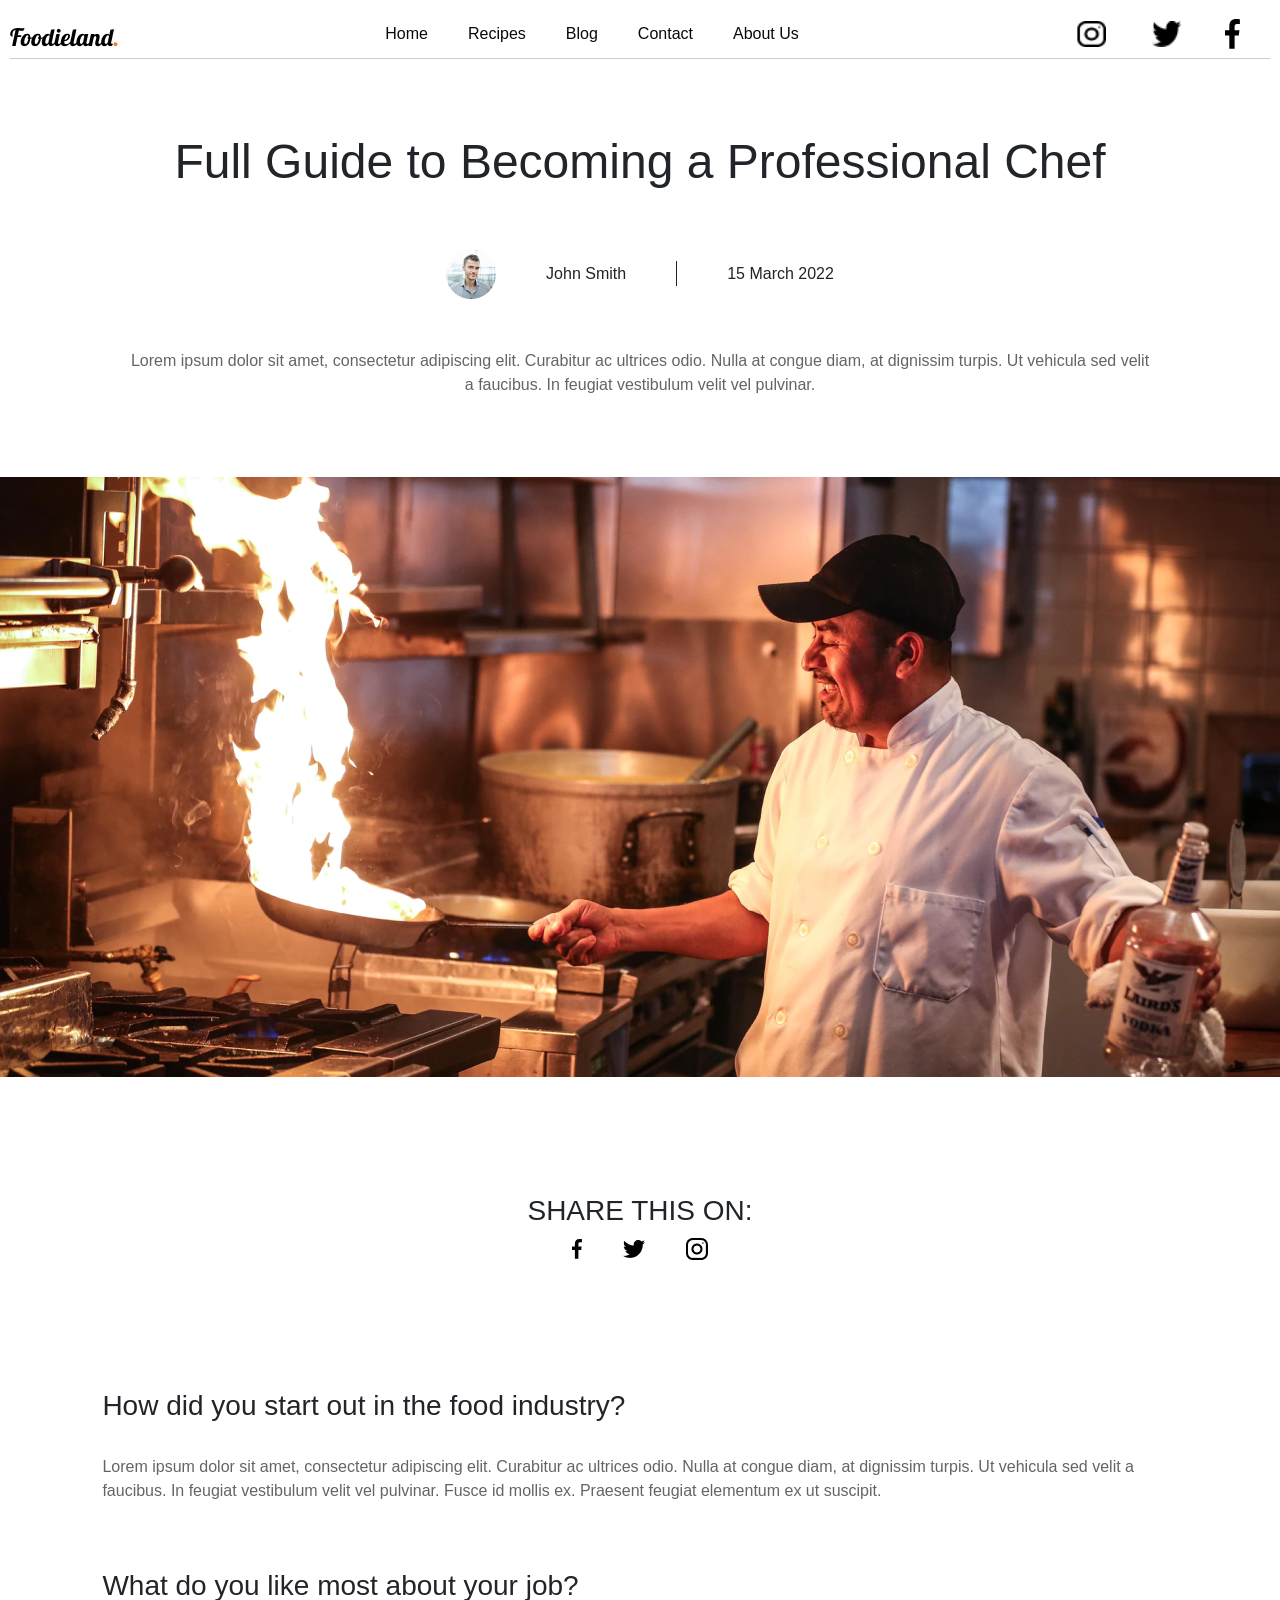
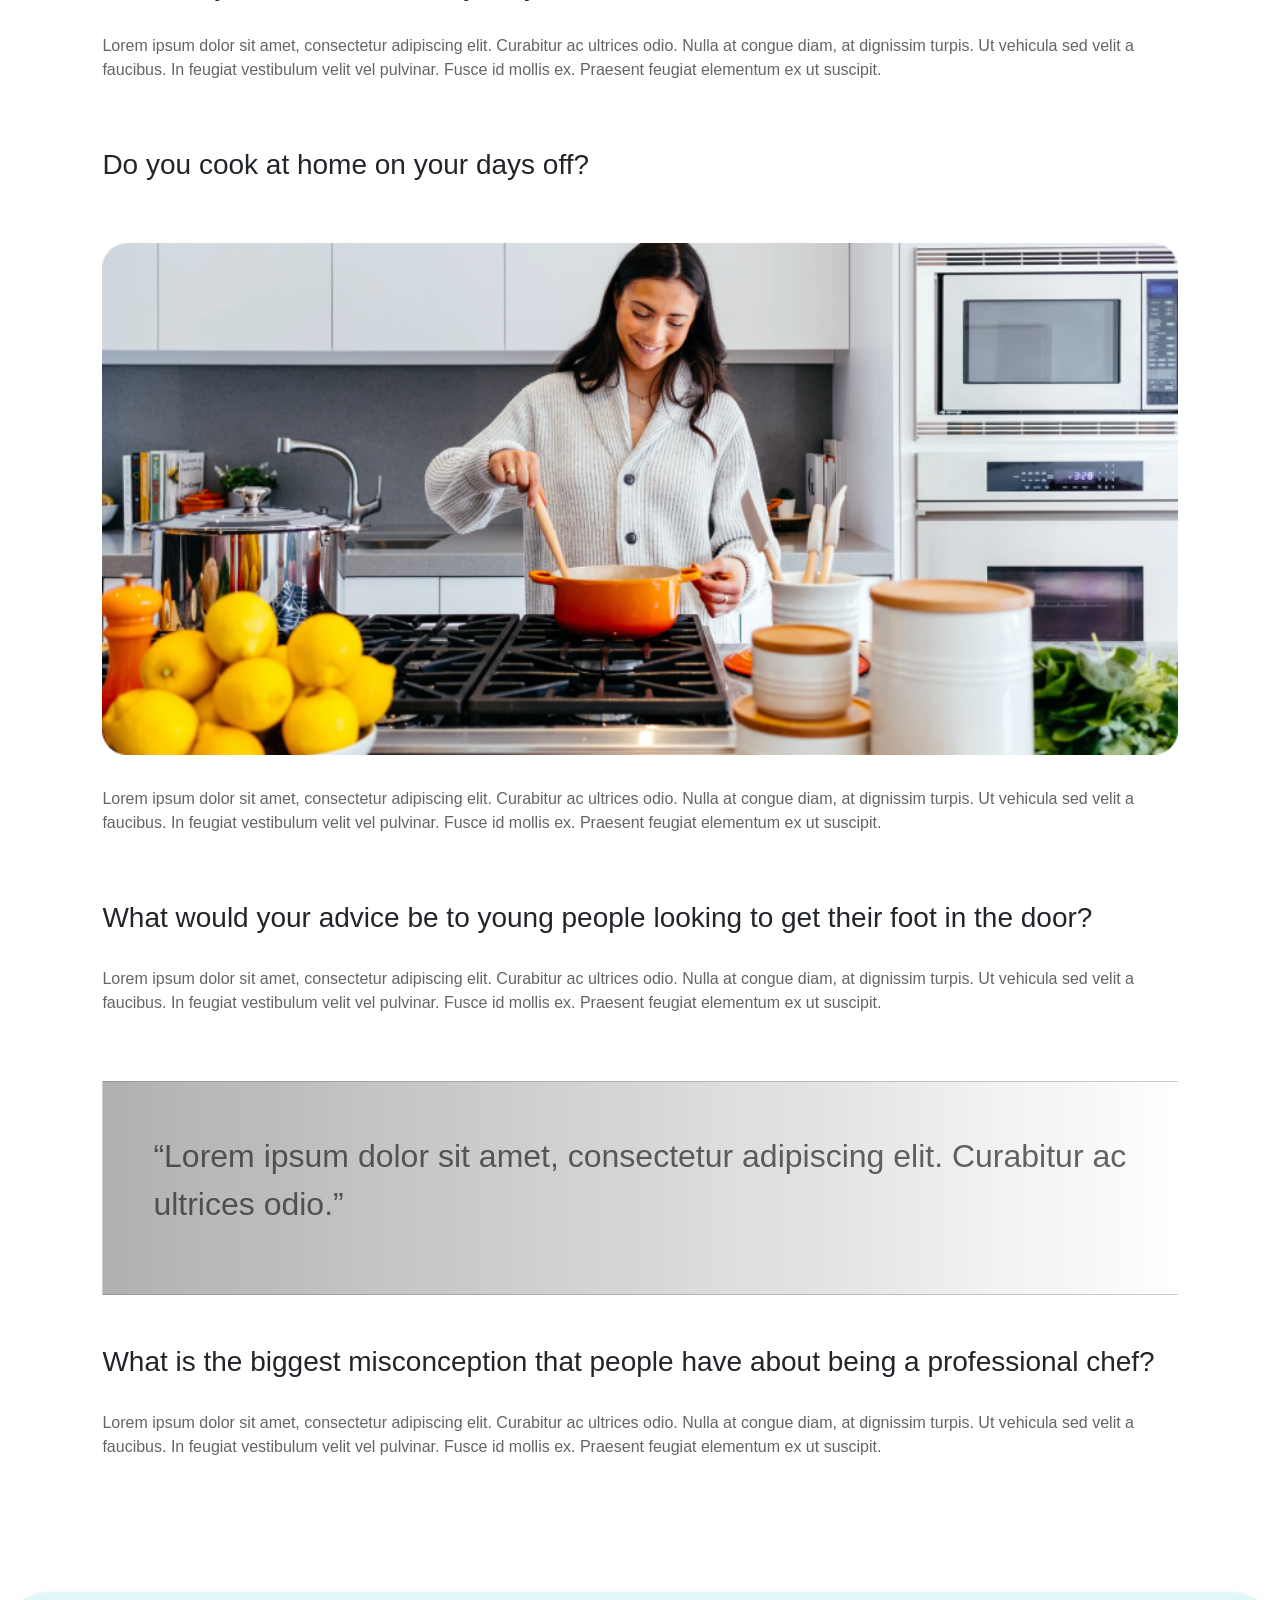
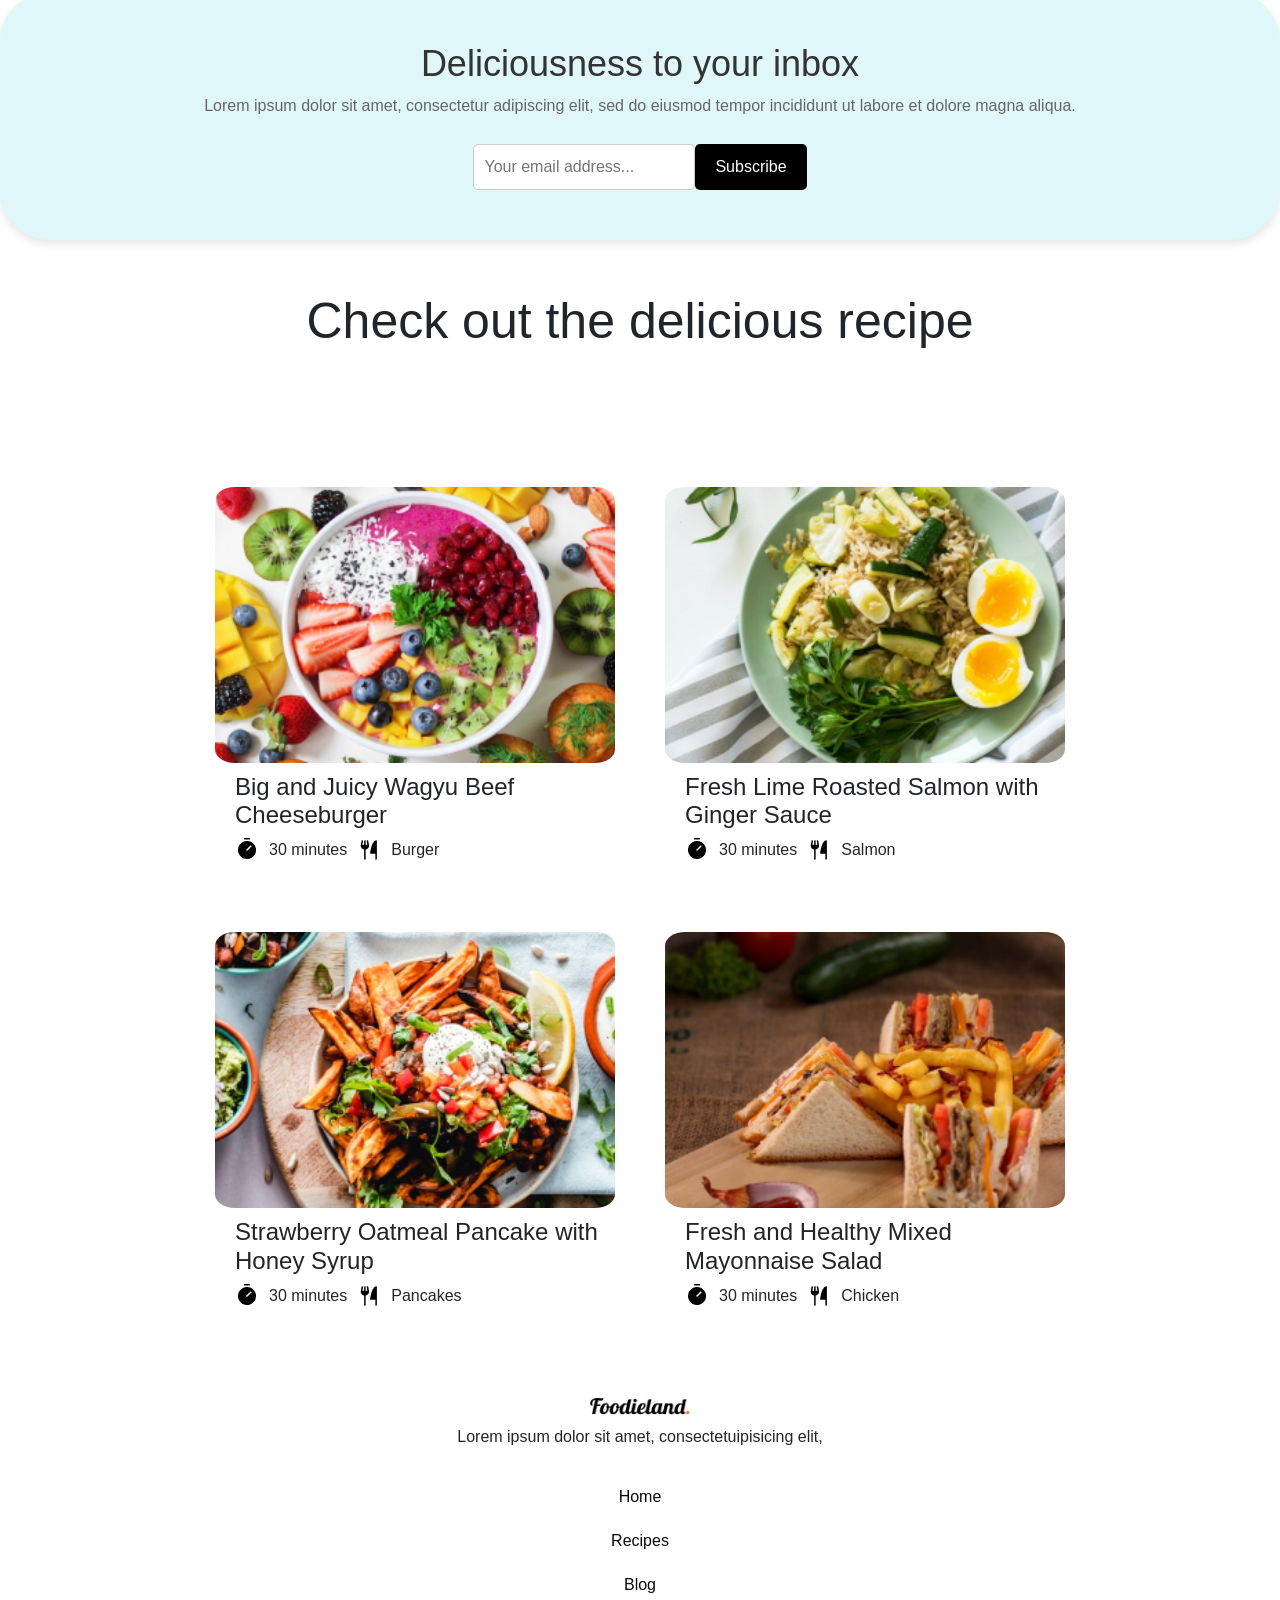
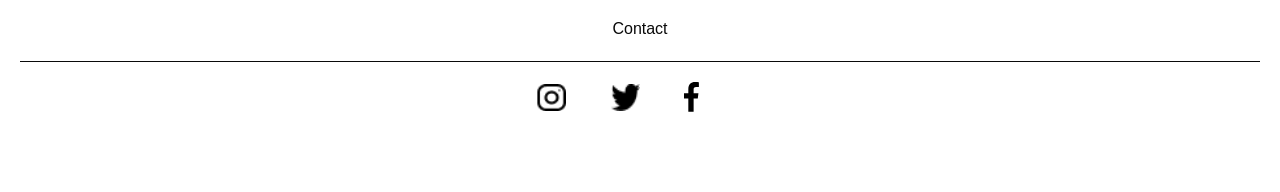
==== about.html @ f7e84627 "." ====
<!DOCTYPE html>
<html lang="en">
<head>
    <meta charset="UTF-8">
    <meta name="viewport" content="width=device-width, initial-scale=1.0">
    <title>Document</title>

    <link rel="stylesheet" href="assets/css/homepageStyle.css" />
    <link rel="stylesheet" href="assets/css/aboutStyle.css">
    <link rel="stylesheet" href="https://cdn.jsdelivr.net/npm/bootstrap@4.3.1/dist/css/bootstrap.min.css"
    integrity="sha384-ggOyR0iXCbMQv3Xipma34MD+dH/1fQ784/j6cY/iJTQUOhcWr7x9JvoRxT2MZw1T" crossorigin="anonymous" />
</head>

<header>
    <div class="top-section">
      <h1><img src="assets/img/Foodieland..png" alt="" /></h1>

      <div class="navigate">
        <a href="index.html">Home</a>
        <a href="recipe.html">Recipes</a>
        <a href="blog.html">Blog</a>
        <a href="contact.html">Contact</a>
        <a href="about.html">About Us</a>
      </div>

      <div class="social">
        <a href=""><img src="assets/img/004-instagram.png" alt="" /></a>
        <a href=""><img src="assets/img/003-twitter.png" alt="" /></a>
        <a href=""
          ><img
            style="height: 30px; width: auto"
            src="assets/img/001-facebook.svg"
            alt=""
        /></a>
      </div>
    </div>

    <hr style="margin-bottom: 0" />
  </header>

<body>

    <div class="about-section">

        <div class="about-title">
            <h1>Full Guide to Becoming a Professional Chef</h1>
            
            <div class="about-author">
                <div class="about-author-name">
                    <img src="assets/img/Ellipse 2.png" alt="">
                    John Smith
                    <div class="vl"></div>
                    15 March 2022
                </div>
            </div>
            
            <div class="about-text">
                <p>
                    Lorem ipsum dolor sit amet, consectetur adipiscing elit. Curabitur ac ultrices odio. Nulla at congue diam, at dignissim turpis. Ut vehicula sed velit a faucibus. In feugiat vestibulum velit vel pulvinar.
                </p>
            </div>
            
        </div>

        <div class="about-img">
            <img src="assets/img/image 29.png" alt="">
        </div>
        
        <div class="about-main">

            <div class="about-questions">
                <div class="question">
                    <h3>How did you start out in the food industry?</h3>
                    <p>Lorem ipsum dolor sit amet, consectetur adipiscing elit. Curabitur ac ultrices odio. Nulla at congue diam, at dignissim turpis. Ut vehicula sed velit a faucibus. In feugiat vestibulum velit vel pulvinar. Fusce id mollis ex. Praesent feugiat elementum ex ut suscipit.</p>
                </div>
                
                <div class="question">
                    <h3>What do you like most about your job?</h3>
                    <p>Lorem ipsum dolor sit amet, consectetur adipiscing elit. Curabitur ac ultrices odio. Nulla at congue diam, at dignissim turpis. Ut vehicula sed velit a faucibus. In feugiat vestibulum velit vel pulvinar. Fusce id mollis ex. Praesent feugiat elementum ex ut suscipit.</p>
                </div>
                
                <div class="question">
                    <h3>Do you cook at home on your days off?</h3>
                    <img src="assets/img/womancook.png" alt="">
                    <p>Lorem ipsum dolor sit amet, consectetur adipiscing elit. Curabitur ac ultrices odio. Nulla at congue diam, at dignissim turpis. Ut vehicula sed velit a faucibus. In feugiat vestibulum velit vel pulvinar. Fusce id mollis ex. Praesent feugiat elementum ex ut suscipit.</p>
                </div>
                
                <div class="question">
                    <h3>What would your advice be to young people looking to get their foot in the door?</h3>
                    <p>Lorem ipsum dolor sit amet, consectetur adipiscing elit. Curabitur ac ultrices odio. Nulla at congue diam, at dignissim turpis. Ut vehicula sed velit a faucibus. In feugiat vestibulum velit vel pulvinar. Fusce id mollis ex. Praesent feugiat elementum ex ut suscipit.</p>
                </div>
                
                <div class="quote">
                    <p>“Lorem ipsum dolor sit amet, consectetur adipiscing elit. Curabitur ac ultrices odio.”</p>
                </div>
                
                <div class="question">
                    <h3>What is the biggest misconception that people have about being a professional chef?</h3>
                    <p>
                        Lorem ipsum dolor sit amet, consectetur adipiscing elit. Curabitur ac ultrices odio. Nulla at congue diam, at dignissim turpis. Ut vehicula sed velit a faucibus. In feugiat vestibulum velit vel pulvinar. Fusce id mollis ex. Praesent feugiat elementum ex ut suscipit.
                    </p>
                </div>
            </div>
            
            <div class="about-social">
                <h3>SHARE THIS ON:</h3>
                
                <div class="about-social-img">
                    <a href=""><img src="assets/img/001-facebook.svg" alt=""></a>
                    <a href=""><img src="assets/img/003-twitter.png" alt=""></a>
                    <a href=""><img src="assets/img/004-instagram.png" alt=""></a>

                </div>
            </div>
        </div>

        
    </body>
</div>


<div class="subscription-section" >
    <h1>Deliciousness to your inbox</h1>
    <p>Lorem ipsum dolor sit amet, consectetur adipiscing elit, sed do eiusmod tempor incididunt ut labore et dolore
        magna aliqua.</p> 
        
        <div class="info-email">
            
            <input type="email" placeholder="Your email address..."> 
            <button>Subscribe</button>
        </div>
        
    </div>
    <div class="Quick-Recipes">


        <div class="Recipe-Title">
          <h2>Check out the delicious recipe</h2>
         
        </div>
        <div class="recipe-grid">
  
          <div class="recipe">
            <img src="assets/img/mixedbowl.png" alt="">
            <h3>Big and Juicy Wagyu Beef Cheeseburger</h3>
            <div class="inside-info">
              <img src="assets/img/Timer.png" alt="" />
              30 minutes
              <img src="assets/img/ForkKnife.png" alt="" />
              Burger
            </div>
  
          </div>
          <div class="recipe">
            <img src="assets/img/eggrice.png" alt="">
            <h3>Fresh Lime Roasted Salmon with Ginger Sauce</h3>
            <div class="inside-info">
              <img src="assets/img/Timer.png" alt="" />
              30 minutes
              <img src="assets/img/ForkKnife.png" alt="" />
              Salmon
            </div>
  
          </div>
          <div class="recipe">
            <img src="assets/img/chickensalad.png" alt="">
            <h3>Strawberry Oatmeal Pancake with Honey Syrup</h3>
            <div class="inside-info">
              <img src="assets/img/Timer.png" alt="" />
              30 minutes
              <img src="assets/img/ForkKnife.png" alt="" />
              Pancakes
            </div>
  
          </div>
          <div class="recipe">
            <img src="assets/img/toast.png" alt="">
            <h3>Fresh and Healthy Mixed Mayonnaise Salad</h3>
            <div class="inside-info">
              <img src="assets/img/Timer.png" alt="" />
              30 minutes
              <img src="assets/img/ForkKnife.png" alt="" />
              Chicken
            </div>
  
          </div>
          
  
  
          </div>
        </div>
      </div>
<footer>
    <div class="foot-title">
      <div class="foot-logo">
        <img src="assets/img/Foodieland..png" alt="" />
        <p>Lorem ipsum dolor sit amet, consectetuipisicing elit,</p>
      </div>

      <div class="navigate-foot">
          <a href="index.html">Home</a>
        <a href="recipe.html">Recipes</a>
        <a href="blog.html">Blog</a>
        <a href="contact.html">Contact</a>
      </div>
    </div>

    <hr />
    <div class="social">
      <a href=""><img src="assets/img/004-instagram.png" alt="" /></a>
      <a href=""><img src="assets/img/003-twitter.png" alt="" /></a>
      <a href=""
        ><img
          style="height: 30px; width: auto"
          src="assets/img/001-facebook.svg"
          alt=""
      /></a>
    </div>
  </footer>
</html>
---- assets/css/homepageStyle.css ----
body{
}


 header {
  grid-area: header;
  grid-column: 1/13;

  display: flex;
  flex-direction: column;
  align-items: flex-start;
  justify-content: center;
  padding: 10px;
  gap: 10px;
  margin: 0;
}

header .top-section {
  display: flex;
  align-items: center;
  justify-content: space-between;
  width: 100%;
  gap: 20px;
  flex-wrap: wrap;
}

hr {
  width: 100%;
  height: 2px;
  background: rgba(0, 0, 0, 0.1);
  border: none;
  margin: 0;
}

header h1 {
  margin: 0;
}

header .navigate {
  display: flex;
  flex: 1;
  justify-content: center;
  flex-wrap: wrap;
  gap: 40px;
}

header a {
  text-decoration: none;
  color: #0a0a0a;
  font-weight: 500;
}

header a:hover {
  text-decoration: underline;
  color: #797979;
}

.social a img {
  margin-right: 30px;
}

hr {
  margin-top: 0rem !important;
  margin: 0;
  width: 100%;
  height: 2px;
  background: rgba(0, 0, 0, 0.1);
}

/************************************/
#grid-wrapper .swipe,
.LearnMore {
  margin-top: 2%;
  margin-bottom: 2%;
  width: 100%;
  display: flex;
  justify-content: center;
  flex-wrap: wrap;
  
}


#grid-wrapper .swipe {
  height: auto;
  width: 100%;
}

.swipe .right-col img{
  
  border-top-right-radius: 6%;
  border-bottom-right-radius: 6%;
}

.swipe .right-col img , .LearnMore img{
overflow: hidden;

}

#grid-wrapper .swipe .left-col {
  background-color: #e7fafe;
  padding: 30px;
  display: flex;
  max-width: 660px;
  flex-direction: column;
  justify-content: space-evenly;
  border-top-left-radius: 6%;
  border-bottom-left-radius: 6%;
  font-size: 18px;
}

#grid-wrapper .swipe .right-col {
  display: flex;
  align-items: center;
  justify-content: center;
  width: auto;
}

#grid-wrapper .swipe .left-col h2 {
  font-size: 64px;
}

.under-col {
  display: flex;
  justify-content: space-between;
  margin-right: 20px;
}

.recipe-button,
.learn-info-button {
  background-color: black;
  display: flex;
  border-radius: 6%;
  justify-content: space-between;
  align-items: center;
}

.recipe-button p {
  margin-top: 10px;
}

.hot-recipes a {
  text-decoration: none;
  color: #0a0a0a;
  background-color: #fff;
  padding: 10px;
  border-radius: 10px;
}

/************************************/

.Categories {
  grid-area: categories;

  display: grid;
  padding: 10%;
}

.Categories h2 {
  font-size: 48px;
  margin-bottom: 20px;
}

.Categories .categories-images {
  padding-top: 50px;
  display: flex;
  justify-content: space-evenly;
  gap: 10px;
  text-align: center;
}

.categories-images p {
  margin-top: 10px;
  color: black;
}

.Categories .categories-top {
  display: flex;
  width: 100%;
  justify-content: space-between;
  padding: 0 10% 0 10%;
}

.view-categories {
  background-color: #e7fafe;
  color: black;
  padding: 10px 20px;
  border-radius: 10px;
  border: none;
  cursor: pointer;
}

/************************************/

.Recipes .Recipe-top {
  text-align: center;
  font-size: 20px;
}

.Recipe-top h2 {
  font-size: 3rem;
}

.Recipes .recipe-grid,
.Quick-Recipes .recipe-grid {
  padding-top: 5%;
  display: grid;
  grid-template-columns: repeat(3, minmax(100px, auto));
  grid-template-rows: auto;
  justify-content: center;
  justify-items: center;
  gap: 50px;
}

.Recipes .recipe,
.Quick-Recipes .recipe {
  display: flex;
  flex-direction: column;
  justify-content: center;

  background-color: white;
  background-image: linear-gradient(white, #e7f9fd);
  border-radius: 10px;
  max-width: 400px;
  padding-bottom: 20px;
}

.Recipes .recipe img,
.Quick-Recipes .recipe img {
  max-width: 100%;
  height: auto;
  display: block;
  border-radius: 5%;
}

.recipe .inside-info {
  display: flex;
  gap: 10px;
  flex-direction: row;
  margin-left: 20px;
  align-self: flex-start;
}

.recipe h3 {
  max-width: 100%;
  font-size: clamp(14px, 5vw, 24px);
  padding: 10px 5px 0px 20px;
  word-wrap: break-word;
}

/************************************/

 
.LearnMore .left-col {
  background-color: white;
  display: flex;
  width: 660px;
  flex-direction: column;
  justify-content: flex-end;
  align-items: flex-start;
  padding: 30px;
  gap: 20px;
} 

.learn-info-button {
  align-self: flex-start;

  background-color: black;
  display: flex;
  border-radius: 6%;
  justify-content: center;
  align-items: center;
  color: white;
  font-size: 16px;
  cursor: pointer;
}

.LearnMore .left-col h2 {
  font-size: 50px;
}

.LearnMore .left-col p {
  font-size: 20px;
  margin-top: 10px;
}

/* .LearnMore .right-col {
  background-image: linear-gradient(white, #e7f9fd);
  border-bottom-left-radius: 6%;
  border-bottom-right-radius: 6%;
} */

/*************************************/

.SocialInfo {
  margin-top: 10%;
  text-align: center;
  display: flex;
  justify-content: space-between;
  flex-direction: column;
  align-items: center;

  background-image: linear-gradient(white, #e7f9fd);
  justify-items: stretch;

}

.social-posts {
  padding: 10%;
  padding-bottom: 5%;
  width: 100%;
  display: grid;
  justify-content: space-evenly;
  grid-template-columns: repeat(4, minmax(100px, auto));
  justify-items: stretch;
}

.visit-instagram {
  margin-top: 4%;
  margin-bottom: 4%;
  background-color: black;
  border-radius: 6%;
  display: flex;
  align-items: center;
}

.visit-instagram p {
  font-size: 16px;
  margin-top: 10px;
}

/***********************************/

.Quick-Recipes {
  margin-top: 4%;
}

.Quick-Recipes .recipe-grid {
  grid-template-columns: repeat(4, minmax(100px, auto));
  padding-top: 0;
  padding: 10%;
  padding-bottom: 0;
}

.Quick-Recipes .Recipe-Title {
  display: flex;
  justify-content: space-evenly;
  align-items: flex-end;
  flex-wrap: wrap;
  text-align: center;
}

.Quick-Recipes .Recipe-Title p {
  opacity: 0.7;
}

.Quick-Recipes .Recipe-Title h2 {
  font-size: 50px;
  max-width: 100%;
  word-wrap: break-word;
}

.Quick-Recipes .recipe {
  background-image: none;
}

/*********************************/

.subscription-section {
  background-color: #e0f7fa;
  border-radius: 50px;
  padding: 100px;
  max-width: 1800px;
  margin: 200px 200px;
  box-shadow: 0 4px 8px rgba(0, 0, 0, 0.1);

  display: flex;
  align-items: center;
  flex-direction: column;
  text-align: center;
}

.subscription-section h1 {
  font-size: 50px;
  color: #333;
}

.subscription-section p {
  color: #666;
  font-size: 16px;
}

.subscription-section input[type="email"] {
  padding: 10px;
  width: 80%;
  max-width: 300px;
  border: 1px solid #ccc;
  border-radius: 5px;
  margin-top: 10px;
}
.subscription-section button {
  padding: 10px 20px;
  background-color: #000000;
  color: #fff;
  border: none;
  border-radius: 5px;
  cursor: pointer;
  margin-top: 10px;
}
.subscription-section button:hover {
  background-color: #004d40;
}

.info-email {
  display: flex;
  flex-direction: row;
}

/*************************************/

footer {
  padding: 20px;
  text-align: center;
  max-width: 2000px;
  margin: 50px auto;
  border-radius: 10px;
}

.foot-title {
  display: flex;
  flex-direction: row;
  justify-content: space-between;
  align-items: center;
  margin-bottom: 20px;
}

.foot-logo {
  display: flex;
  flex-direction: column;
  align-items: flex-start;
  margin-left: 10px;
}

.foot-logo img {
  max-width: 100px;
  margin-bottom: 10px;
}

.navigate-foot {
  text-align: right;
  width: 70%;
  display: flex;
  justify-content: flex-end;
  gap: 50px;
  margin-right: 25px;
}

footer .social {
  text-align: right;
  margin-bottom: 10px;
  margin-right: 25px;
}

footer hr {
  margin: 20px auto;
  border-color: #0a0a0a;
}

footer a {
  text-decoration: none;
  color: #0a0a0a;
  font-weight: 500;
}

footer a:hover {
  text-decoration: underline;
  color: #797979;
}

.social a img {
  width: 30px;
  height: 26.98px;
  margin-left: 10px;
}

/*****************************************************************************/

#grid-wrapper .social a img {
  max-width: 100%;
  height: auto;
  object-fit: cover;
}

#grid-wrapper .swipe .right-col img {

  width: 100%;
  height: auto;
  object-fit: cover;
}

#grid-wrapper .LearnMore img {
  width: 100%;
  height: auto;
  object-fit: cover;
}




@media screen and (max-width: 1320px) {

  #grid-wrapper .social a img{
    margin-right: 0;
  }
  .swipe .left-col{
    border-top-right-radius: 6%;
    border-bottom-left-radius: 0% !important;
  }

  .swipe .right-col img {
    rotate: 90deg;
    z-index: -1;
  }
  .foot-title {
    flex-direction: column;
    align-items: center;
    text-align: center;
  }

  .foot-logo {
    margin: 0 0 20px 0;
  }
  .navigate-foot {
    width: 100%;
    flex-direction: column;
    align-items: center;
    gap: 20px;
    margin: 0;
  }

  .social-posts {
    margin-top: 4%;
    width: 100%;
    display: grid;
    justify-content: space-evenly;
    grid-template-columns: repeat(2, minmax(100px, auto));
  }

  .social-posts img {
    margin-top: 4%;
  }
  .subscription-section {
    padding: 50px 20px;
    max-width: 90%;
    margin: 50px auto;
  }
  .subscription-section h1 {
    font-size: 36px;
  }
  .subscription-section input[type="email"] {
    width: 100%;
  }
  .Categories {
    padding: 60px 20px;
  }
  .Categories .categories-images {
    padding-top: 50px;
    display: grid;
    grid-template-columns: repeat(2, 1fr);
    gap: 10px;
    text-align: center;
  }

  .Recipes .recipe-grid,
  .Quick-Recipes .recipe-grid {
    grid-template-columns: repeat(2, minmax(100px, auto));
  }
  
  footer .social {
    text-align: center;
  }

  .foot-title .foot-logo{
    align-items: center;
  }
}

@media screen and (max-width: 960px) {

  .Recipes .recipe-grid,
  .Quick-Recipes .recipe-grid {
    grid-template-columns: repeat(1, minmax(100px, auto));
  }
  .subscription-section {
    padding: 30px 10px;
  }
  .subscription-section h1 {
    font-size: 28px;
  }
  .Categories {
    padding: 30px 10px;
  }
  .Categories h2 {
    font-size: 32px;
  }
}
---- assets/css/aboutStyle.css ----
.about-section{
    padding: 0 10% 0 10%;
    display: flex;
    flex-direction: column;
    align-items: center;

}

.about-section p{
    opacity: .7;
}

.about-img img, .about-questions img{
    width: 100%;
    height: auto;
    flex-grow: 1;
    border-radius: 40px;
}


.about-title{
    display: flex;
    flex-direction: column;
    align-items: center;
    text-align: center;
    padding: 5% 0 5% 0;
    
    gap: 50px;
    width: 80%;
}

.about-title h1{
    font-size: 3rem;
}

.about-author-name{
    display: flex;
    flex-direction: row;
    align-items: center;
    gap: 50px;
}

.vl {
    border-left: 1px solid;
    height: 25px;
  }


.about-main{
    display: flex;
    flex-direction: row;
    padding: 5% 8% 5%;
    gap: 120px;
}
.about-questions{
    display: flex;
    flex-direction: column;
    align-items: flex-start;
    gap: 50px;
    padding: 5% 0 5% 0;   
}

.about-questions .question p{
    margin-top: 2rem;
}

.question img{
    padding-top: 5%;
}


.about-questions .quote{
    padding: 50px;
    font-size: 2rem;
    background-image: linear-gradient(
        90deg,
        hsl(0deg 0% 69%) 0%,
        hsl(344deg 0% 72%) 8%,
        hsl(344deg 0% 74%) 17%,
        hsl(344deg 0% 77%) 25%,
        hsl(344deg 0% 79%) 33%,
        hsl(344deg 0% 82%) 42%,
        hsl(344deg 0% 84%) 50%,
        hsl(344deg 0% 87%) 58%,
        hsl(344deg 0% 89%) 67%,
        hsl(344deg 0% 92%) 75%,
        hsl(344deg 0% 95%) 83%,
        hsl(344deg 0% 97%) 92%,
        hsl(0deg 0% 100%) 100%
      );

      border: 1px solid rgba(90, 90, 90, 0.3); 
      border-right: 0px solid;
      
    }
    
    
    .about-social{
        padding: 5% 0 0;
        text-align: center;
    }
    .about-social-img{
        display: flex;
        flex-direction: column;
        gap: 40px;
    }
    
    
        .subscription-section {
            margin: 0px 200px;
        }

@media screen and (max-width: 1320px) {
    .about-main {
      flex-direction: column-reverse;
      gap: 0px;
    }

    .about-social{
      width: 100%;
        
    }
    .about-social-img{
        flex-direction: row;
        justify-content: center;
        padding-bottom: 7%;
    }

    .about-section{
        padding: 0;
    }
    .about-section img{
        
    padding-left: 0px;
    padding-right: 0px;
        border-radius: 0;
    }

    
    .subscription-section {
        max-width: 100%;
        margin: 0px 0px;
    }
  }
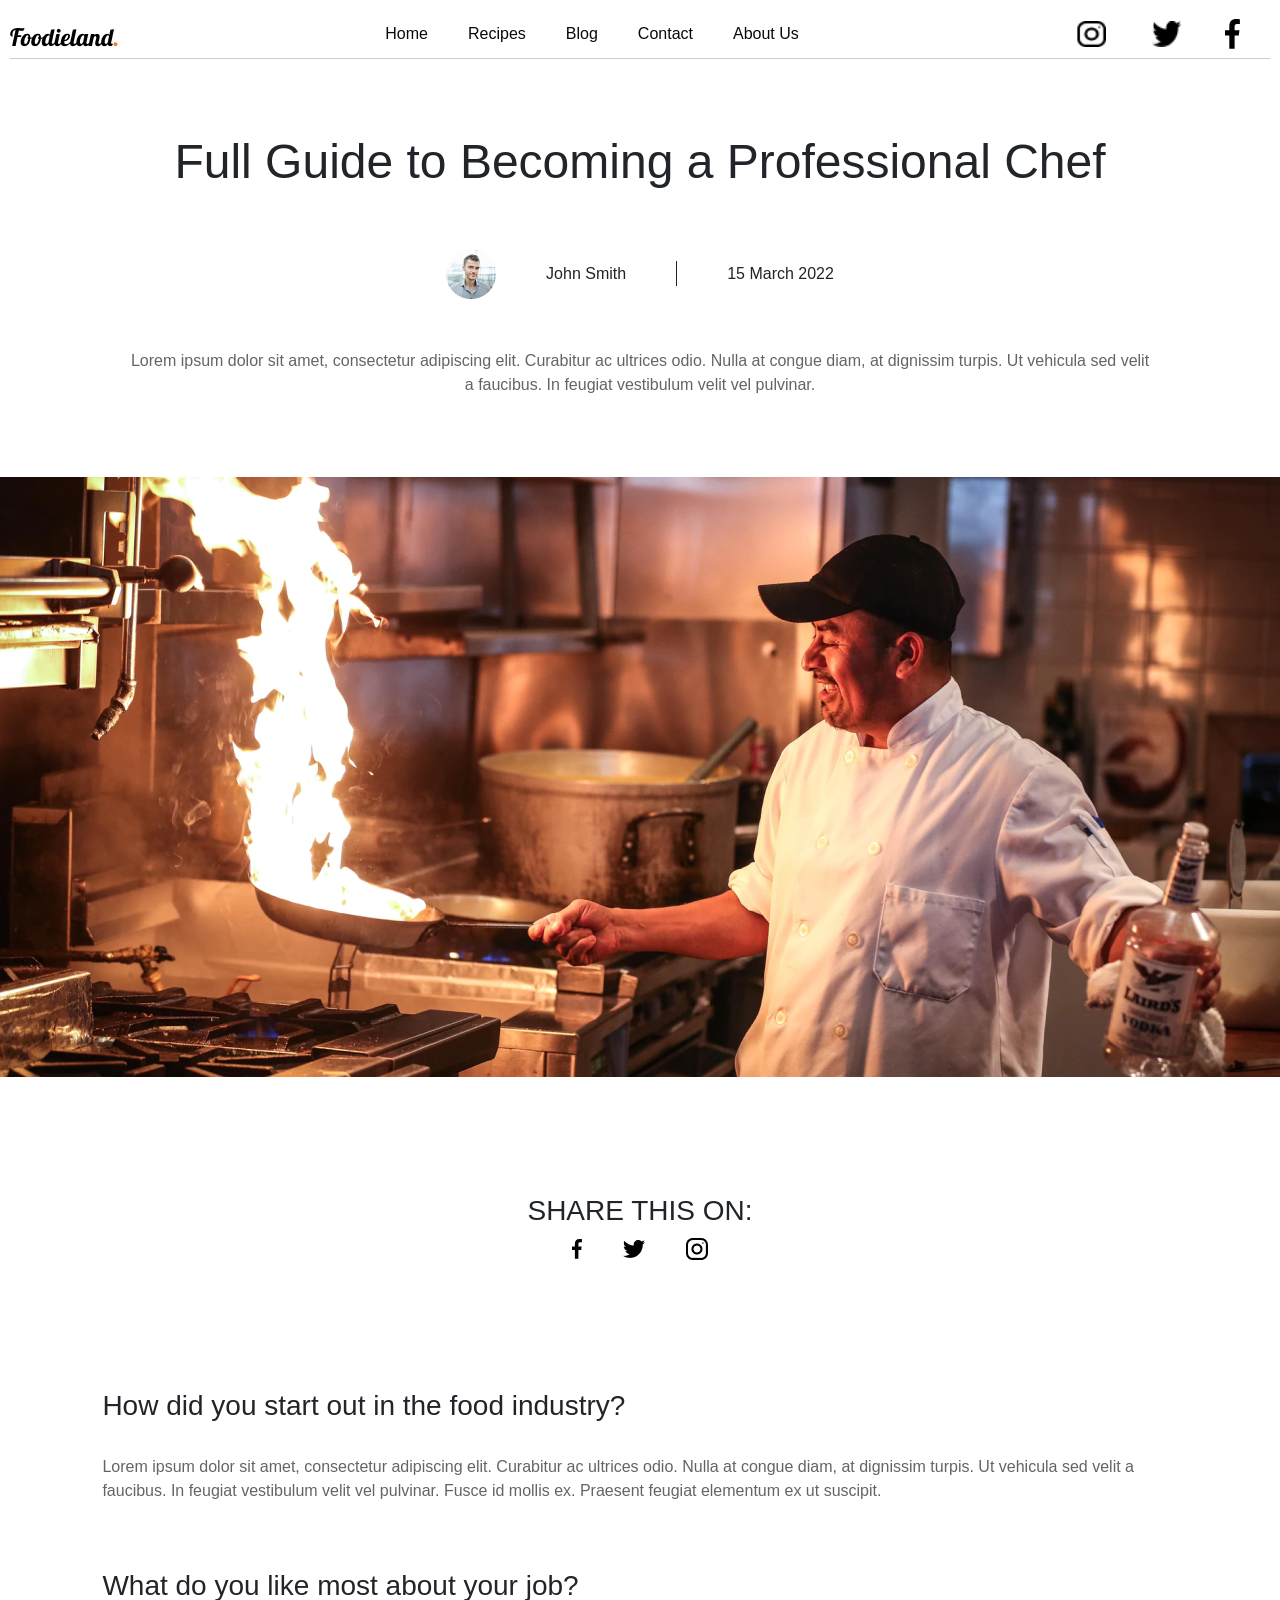
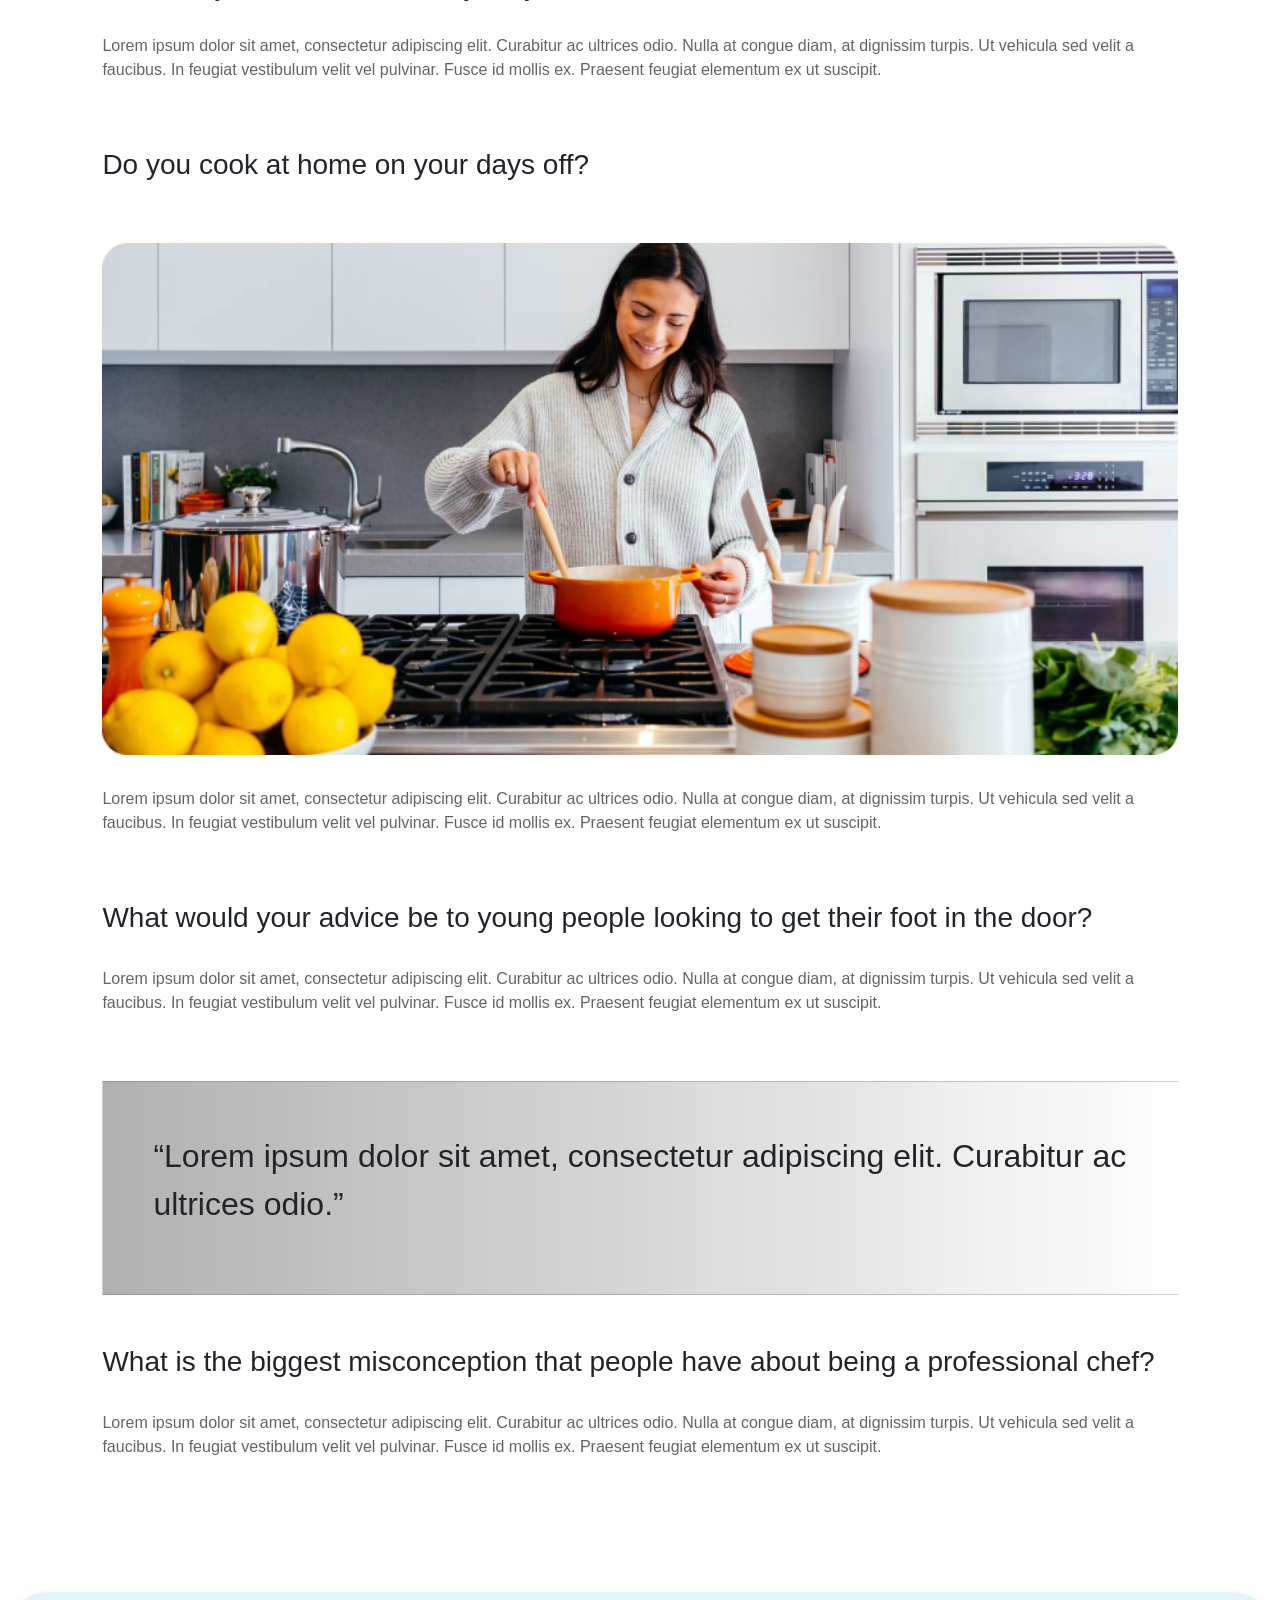
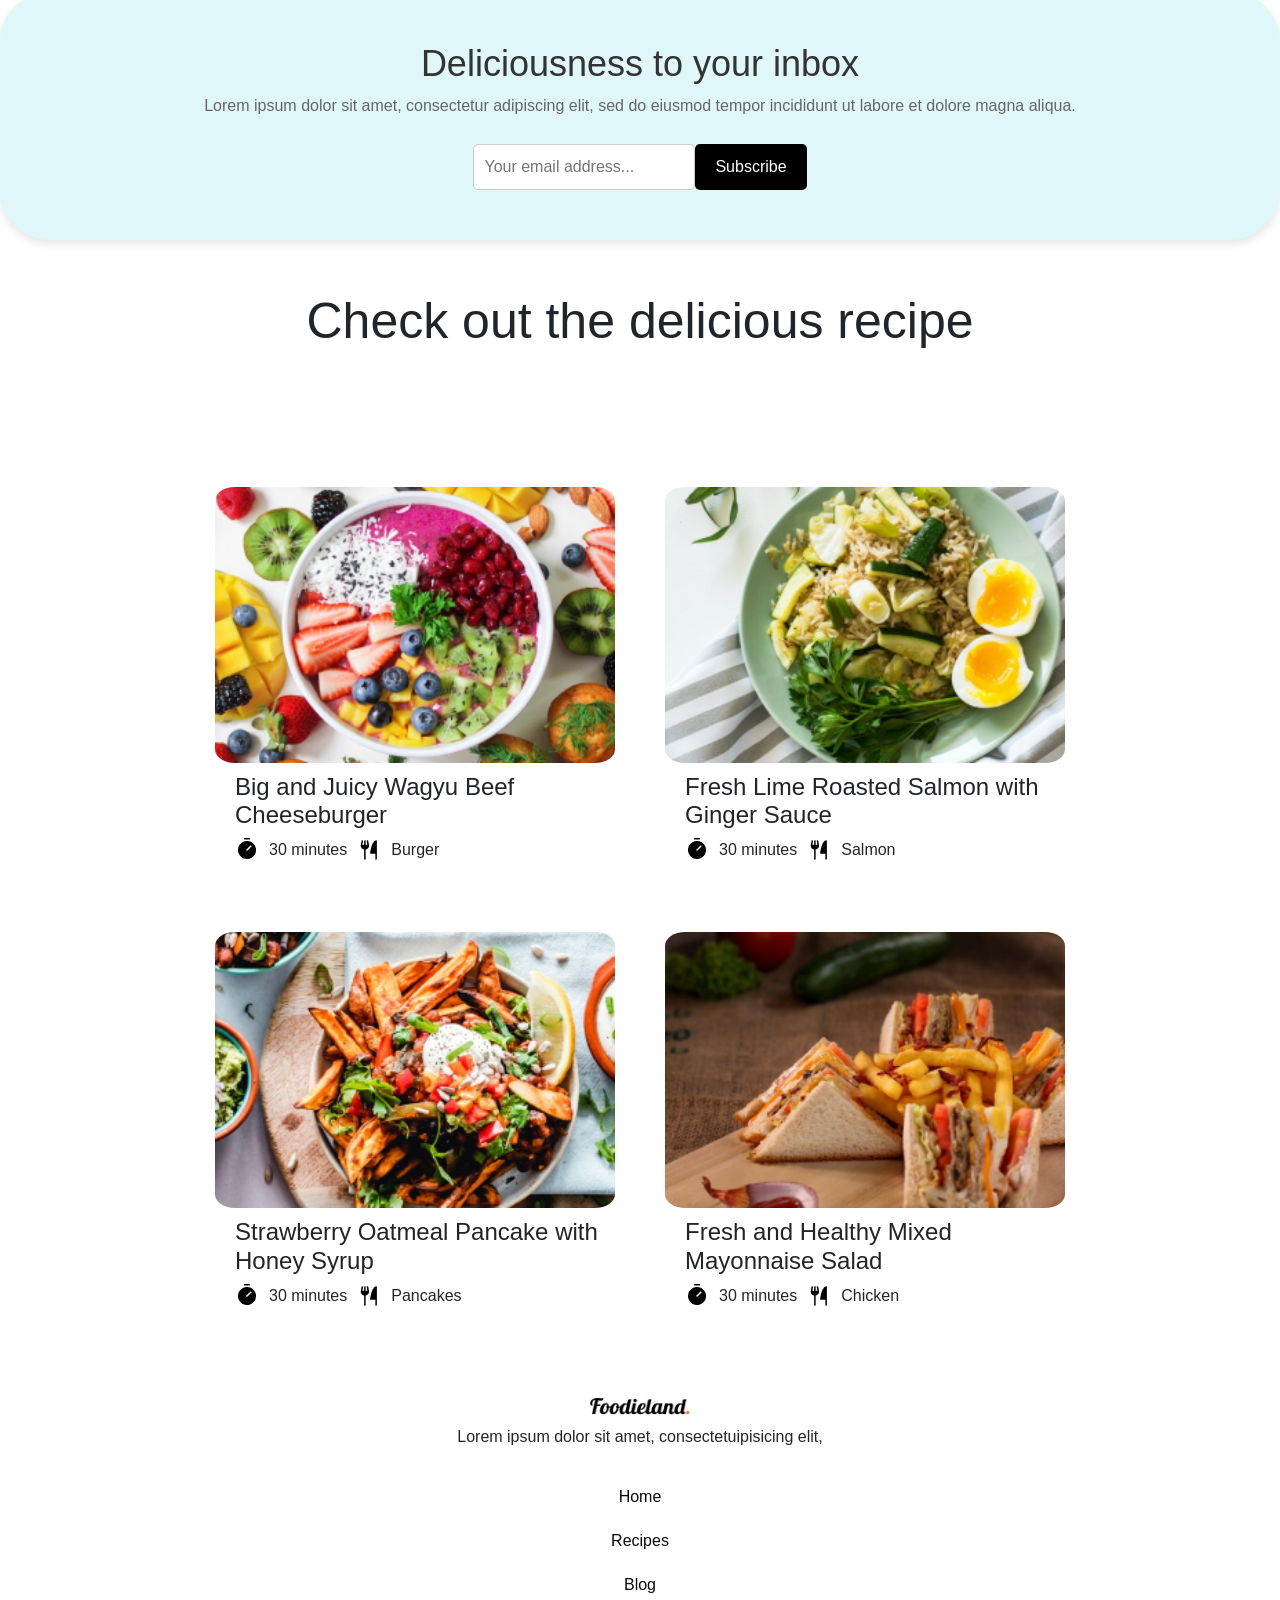
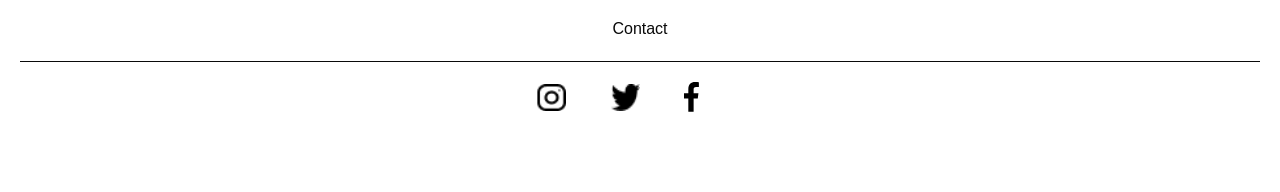
==== commit 3573a103: "." ====
--- a/about.html
+++ b/about.html
@@ -91,7 +91,7 @@
                 </div>
                 
                 <div class="quote">
-                    <p>“Lorem ipsum dolor sit amet, consectetur adipiscing elit. Curabitur ac ultrices odio.”</p>
+                    <p style="opacity: 1;">“Lorem ipsum dolor sit amet, consectetur adipiscing elit. Curabitur ac ultrices odio.”</p>
                 </div>
                 
                 <div class="question">
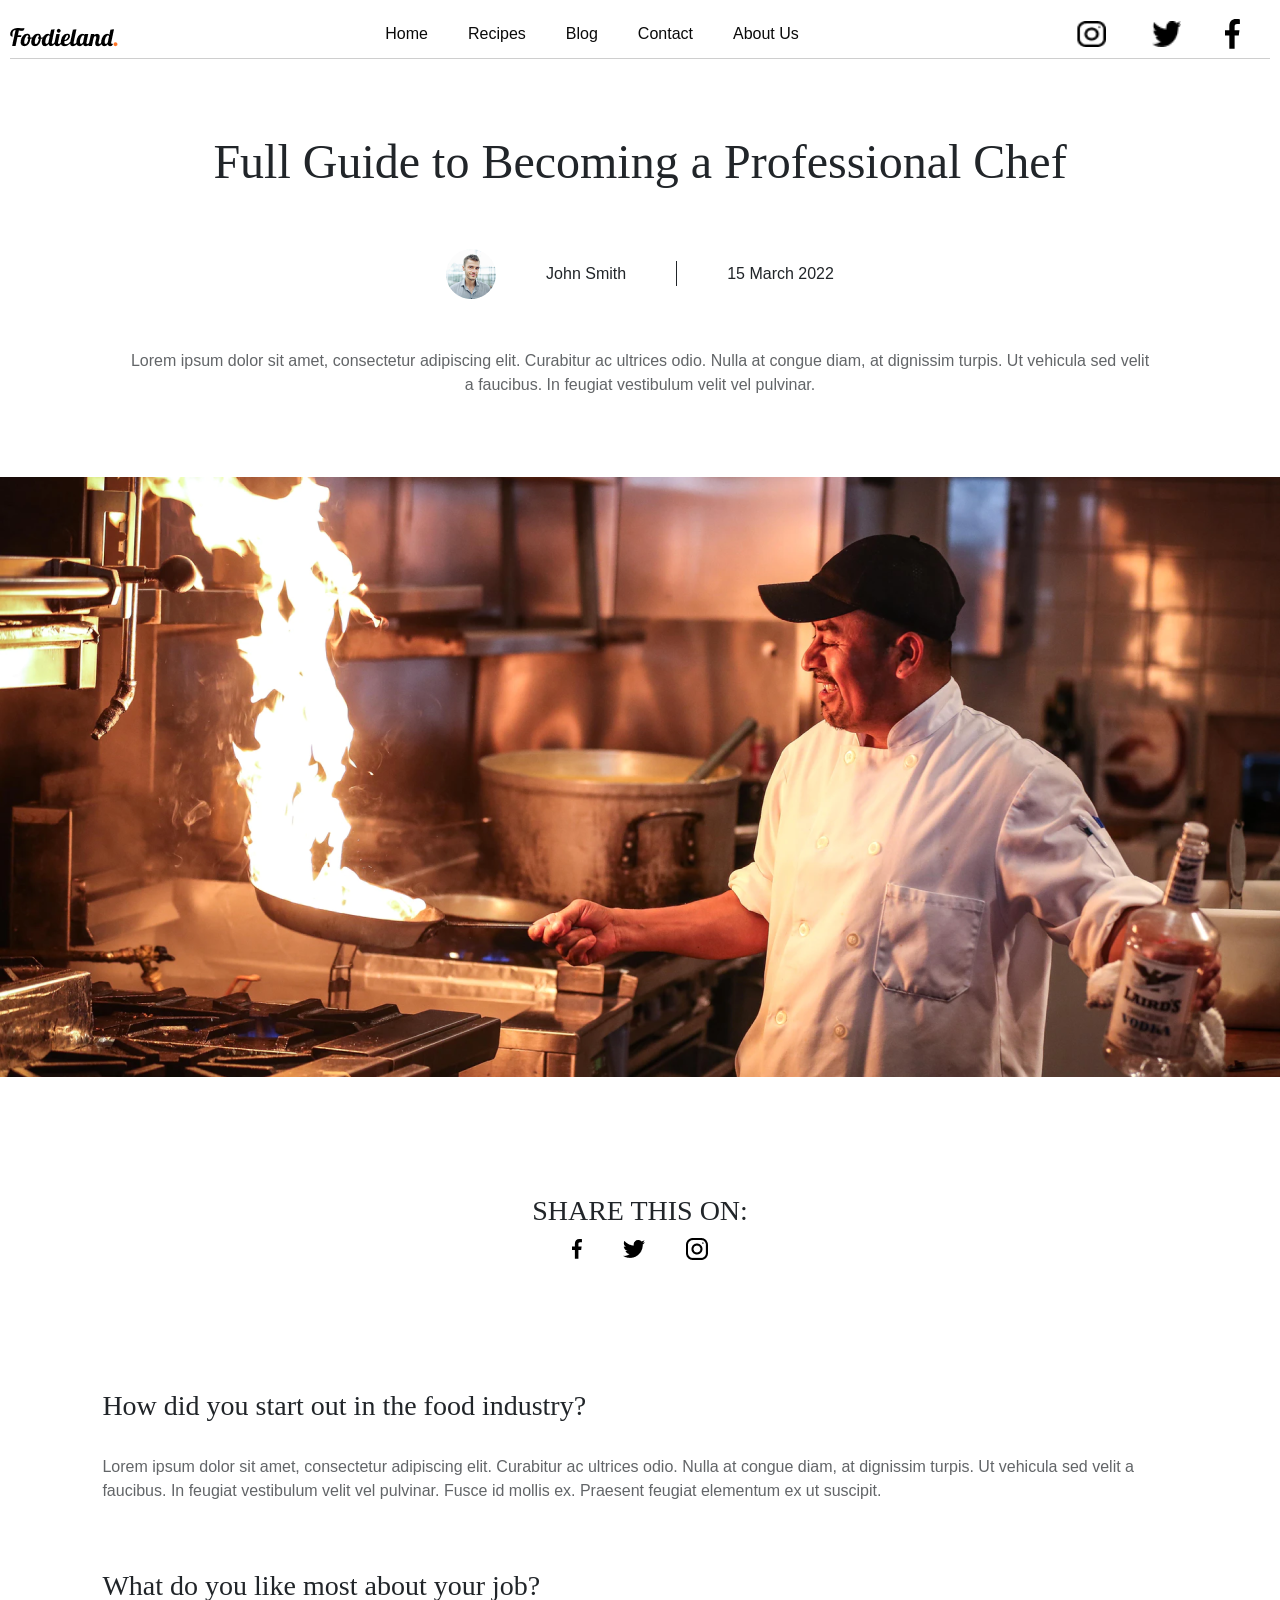
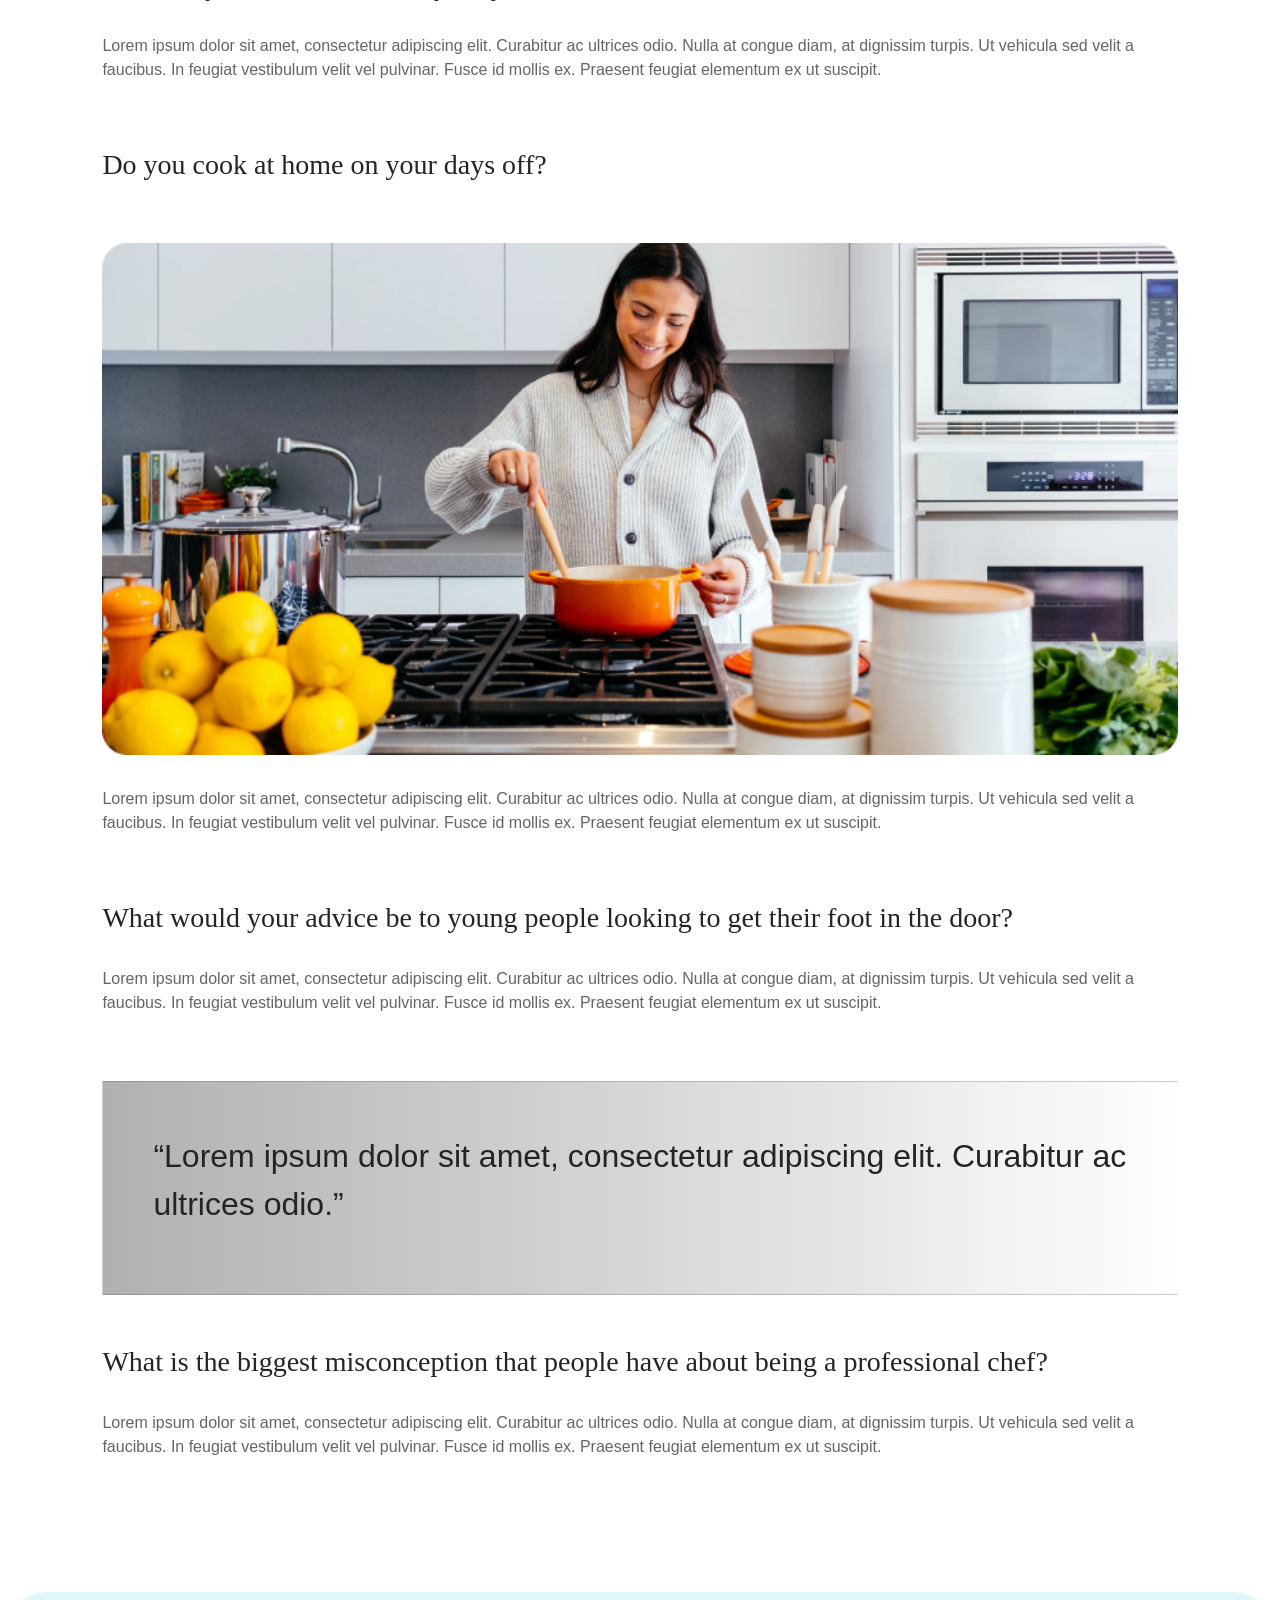
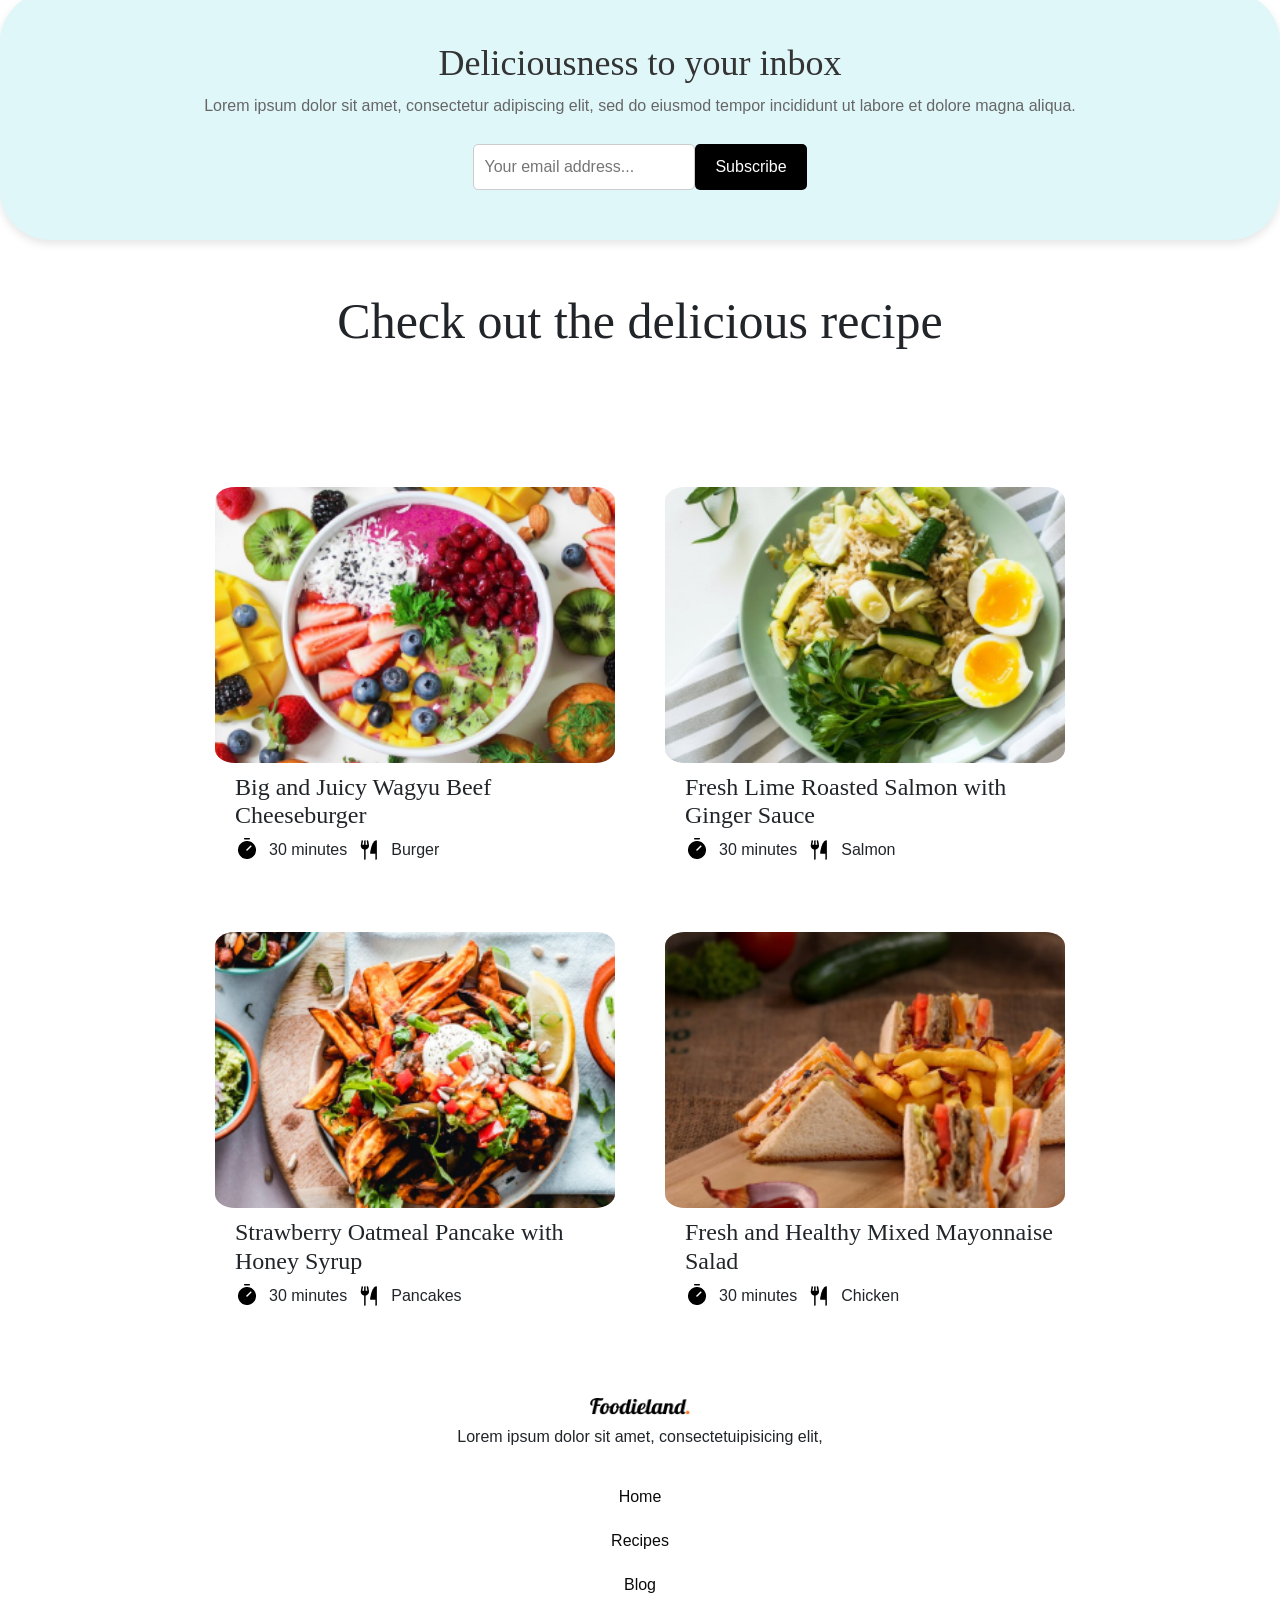
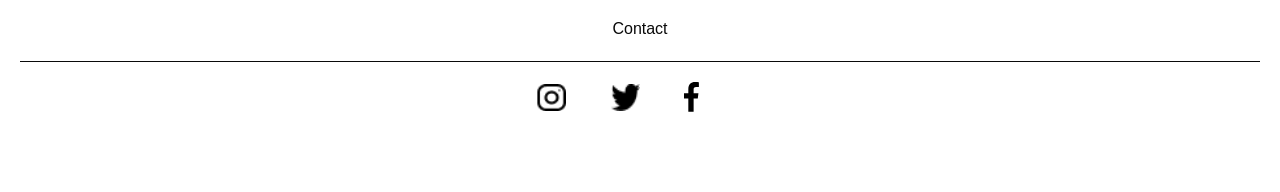
==== commit b1d8785a: "a" ====
--- a/about.html
+++ b/about.html
@@ -3,8 +3,8 @@
 <head>
     <meta charset="UTF-8">
     <meta name="viewport" content="width=device-width, initial-scale=1.0">
-    <title>Document</title>
-
+    <title>Cooking - About Us</title>
+    <link rel="icon" href="assets/img/cooking-stew-svgrepo-com.svg">
     <link rel="stylesheet" href="assets/css/homepageStyle.css" />
     <link rel="stylesheet" href="assets/css/aboutStyle.css">
     <link rel="stylesheet" href="https://cdn.jsdelivr.net/npm/bootstrap@4.3.1/dist/css/bootstrap.min.css"
--- a/assets/css/homepageStyle.css
+++ b/assets/css/homepageStyle.css
@@ -1,4 +1,6 @@
-body{
+h1, h2, h3{
+  font-family: "Inter";
+  font-weight:600;
 }
 
 
